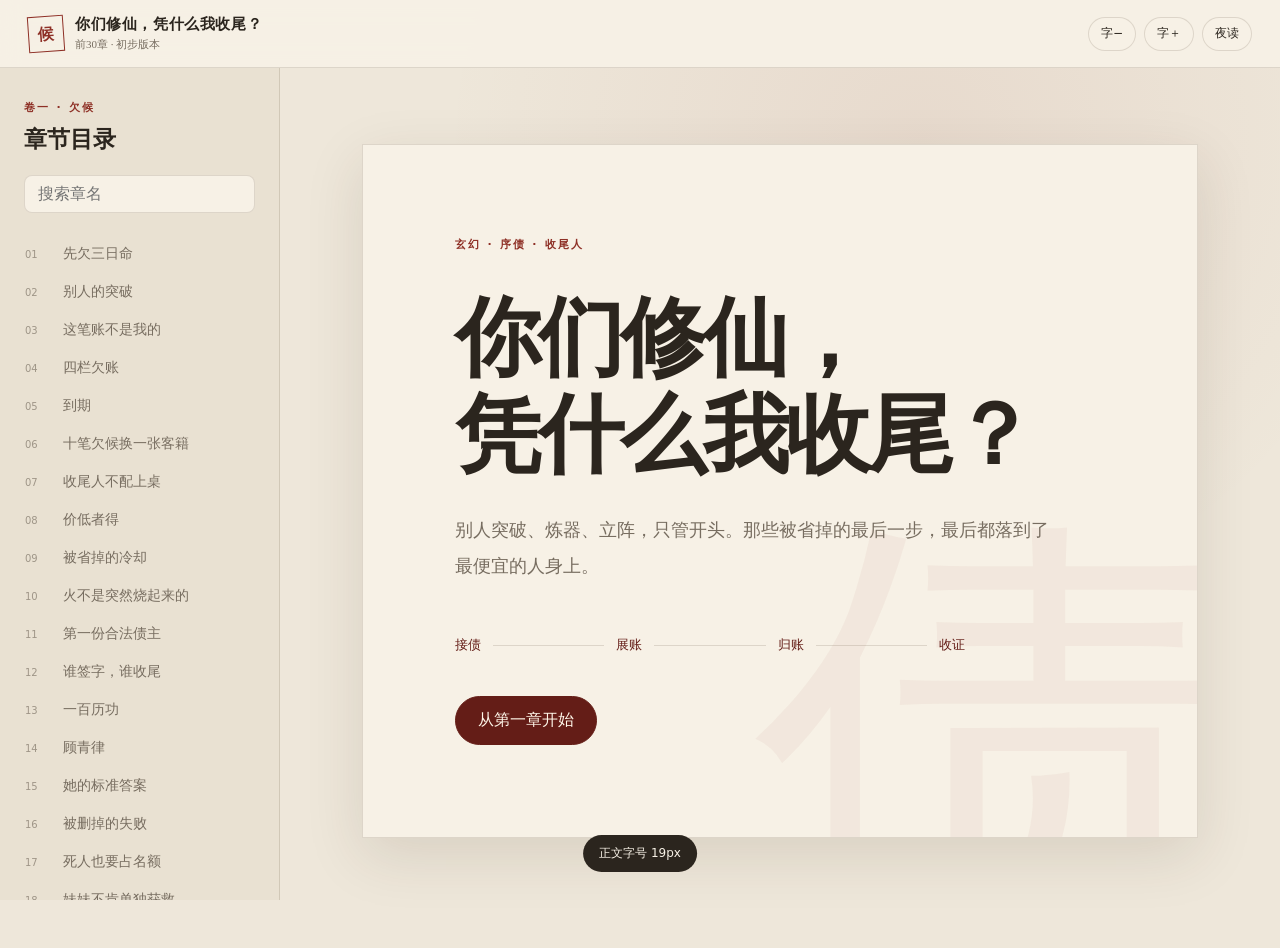
==== index.html @ 63351fe8 "Publish novel reader" ====
<!doctype html>
<html lang="zh-CN" data-theme="paper">
  <head>
    <meta charset="UTF-8" />
    <meta name="viewport" content="width=device-width, initial-scale=1.0" />
    <meta name="description" content="《你们修仙，凭什么我收尾？》前30章初步版本在线阅读。" />
    <meta name="theme-color" content="#17130f" />
    <title>你们修仙，凭什么我收尾？｜前30章</title>
    <link rel="stylesheet" href="./styles.css" />
  </head>
  <body>
    <div class="top-progress" aria-hidden="true"><span id="readProgress"></span></div>

    <header class="topbar">
      <button class="icon-button mobile-only" id="menuButton" type="button" aria-label="打开目录" aria-expanded="false">目录</button>
      <a class="brand" href="#chapter-001" aria-label="返回第一章">
        <span class="brand-mark">候</span>
        <span>
          <strong>你们修仙，凭什么我收尾？</strong>
          <small>前30章 · 初步版本</small>
        </span>
      </a>
      <div class="toolbar" aria-label="阅读设置">
        <button class="icon-button" id="fontDown" type="button" aria-label="减小字号">字−</button>
        <button class="icon-button" id="fontUp" type="button" aria-label="增大字号">字＋</button>
        <button class="icon-button" id="themeButton" type="button" aria-label="切换阅读主题">夜读</button>
      </div>
    </header>

    <div class="layout">
      <aside class="sidebar" id="sidebar" aria-label="章节目录">
        <div class="sidebar-head">
          <p class="eyebrow">卷一 · 欠候</p>
          <h2>章节目录</h2>
          <label class="search-box">
            <span class="sr-only">搜索章节</span>
            <input id="chapterSearch" type="search" placeholder="搜索章名" autocomplete="off" />
          </label>
        </div>
        <nav id="chapterList"></nav>
        <div class="sidebar-note">
          <span>草稿说明</span>
          <p>这是前30章初步版本。书名、设定与文字仍可能继续调整。</p>
        </div>
      </aside>

      <button class="overlay" id="overlay" type="button" aria-label="关闭目录"></button>

      <main class="reader" id="reader">
        <section class="hero" id="hero">
          <p class="eyebrow">玄幻 · 序债 · 收尾人</p>
          <h1>你们修仙，<br />凭什么我收尾？</h1>
          <p class="lede">别人突破、炼器、立阵，只管开头。那些被省掉的最后一步，最后都落到了最便宜的人身上。</p>
          <div class="premise">
            <span>接债</span><i></i><span>展账</span><i></i><span>归账</span><i></i><span>收证</span>
          </div>
          <button class="start-button" id="startReading" type="button">从第一章开始</button>
        </section>

        <article class="chapter" id="chapter" hidden>
          <header class="chapter-head">
            <p class="chapter-kicker" id="chapterKicker"></p>
            <h1 id="chapterTitle"></h1>
            <div class="chapter-meta">
              <span id="chapterCount"></span>
              <span>初步版本</span>
            </div>
          </header>
          <div class="chapter-body" id="chapterBody"></div>
          <footer class="chapter-footer">
            <button id="prevChapter" type="button">← 上一章</button>
            <button id="backToTop" type="button">回到章首</button>
            <button id="nextChapter" type="button">下一章 →</button>
          </footer>
          <div class="end-mark" aria-hidden="true">未完待续</div>
        </article>
      </main>
    </div>

    <div class="toast" id="toast" role="status" aria-live="polite"></div>
    <script type="module" src="./app.js"></script>
  </body>
</html>
---- styles.css ----
:root {
  --reader-size: 19px;
  --bg: #eee7da;
  --paper: #f7f1e6;
  --paper-deep: #e8dfcf;
  --ink: #2b251e;
  --muted: #776d60;
  --line: rgba(74, 56, 37, 0.15);
  --accent: #8e3026;
  --accent-strong: #641d17;
  --shadow: 0 18px 55px rgba(57, 41, 23, 0.12);
  color-scheme: light;
}

[data-theme="night"] {
  --bg: #12100e;
  --paper: #191613;
  --paper-deep: #211c18;
  --ink: #ddd3c3;
  --muted: #998f81;
  --line: rgba(235, 220, 196, 0.11);
  --accent: #c65c4e;
  --accent-strong: #e68172;
  --shadow: 0 18px 55px rgba(0, 0, 0, 0.4);
  color-scheme: dark;
}

* { box-sizing: border-box; }

html { scroll-behavior: smooth; }

body {
  margin: 0;
  min-width: 320px;
  background:
    radial-gradient(circle at 72% 15%, rgba(142, 48, 38, 0.07), transparent 30rem),
    var(--bg);
  color: var(--ink);
  font-family: "Songti SC", "STSong", "Noto Serif SC", Georgia, serif;
  transition: background-color 180ms ease, color 180ms ease;
}

button, input { font: inherit; }
button { color: inherit; }

.sr-only {
  position: absolute;
  width: 1px;
  height: 1px;
  padding: 0;
  margin: -1px;
  overflow: hidden;
  clip: rect(0, 0, 0, 0);
  white-space: nowrap;
  border: 0;
}

.top-progress {
  position: fixed;
  inset: 0 0 auto;
  height: 3px;
  z-index: 100;
  background: transparent;
}

.top-progress span {
  display: block;
  width: 0;
  height: 100%;
  background: var(--accent);
  transition: width 80ms linear;
}

.topbar {
  position: sticky;
  top: 0;
  z-index: 40;
  height: 68px;
  display: flex;
  align-items: center;
  justify-content: space-between;
  gap: 20px;
  padding: 0 28px;
  background: color-mix(in srgb, var(--paper) 92%, transparent);
  border-bottom: 1px solid var(--line);
  backdrop-filter: blur(14px);
}

.brand {
  min-width: 0;
  display: flex;
  align-items: center;
  gap: 11px;
  color: var(--ink);
  text-decoration: none;
}

.brand-mark {
  width: 36px;
  height: 36px;
  display: grid;
  place-items: center;
  flex: 0 0 auto;
  border: 1px solid var(--accent);
  color: var(--accent);
  font-weight: 700;
  transform: rotate(-4deg);
}

.brand strong,
.brand small { display: block; }
.brand strong { font-size: 15px; letter-spacing: 0.04em; }
.brand small { margin-top: 3px; color: var(--muted); font-size: 11px; }

.toolbar { display: flex; gap: 8px; }

.icon-button,
.chapter-footer button,
.start-button {
  border: 1px solid var(--line);
  background: var(--paper);
  border-radius: 999px;
  cursor: pointer;
  transition: border-color 150ms ease, color 150ms ease, transform 150ms ease;
}

.icon-button {
  min-width: 48px;
  height: 34px;
  padding: 0 12px;
  font-family: system-ui, sans-serif;
  font-size: 12px;
}

.icon-button:hover,
.chapter-footer button:hover:not(:disabled),
.start-button:hover {
  color: var(--accent-strong);
  border-color: var(--accent);
  transform: translateY(-1px);
}

.layout {
  min-height: calc(100vh - 68px);
  display: grid;
  grid-template-columns: 280px minmax(0, 1fr);
}

.sidebar {
  position: sticky;
  top: 68px;
  height: calc(100vh - 68px);
  overflow: auto;
  padding: 32px 24px 40px;
  background: color-mix(in srgb, var(--paper-deep) 72%, transparent);
  border-right: 1px solid var(--line);
}

.eyebrow {
  margin: 0 0 9px;
  color: var(--accent);
  font-family: system-ui, sans-serif;
  font-size: 11px;
  font-weight: 700;
  letter-spacing: 0.2em;
  text-transform: uppercase;
}

.sidebar h2 { margin: 0 0 20px; font-size: 23px; font-weight: 600; }

.search-box input {
  width: 100%;
  height: 38px;
  padding: 0 13px;
  color: var(--ink);
  background: var(--paper);
  border: 1px solid var(--line);
  border-radius: 8px;
  outline: none;
}

.search-box input:focus { border-color: var(--accent); }

#chapterList { margin: 22px -8px 0; }

#chapterList a {
  display: grid;
  grid-template-columns: 34px minmax(0, 1fr);
  align-items: baseline;
  gap: 4px;
  padding: 10px 9px;
  border-radius: 7px;
  color: var(--muted);
  text-decoration: none;
}

#chapterList a:hover { color: var(--ink); background: color-mix(in srgb, var(--paper) 75%, transparent); }
#chapterList a.active { color: var(--accent-strong); background: var(--paper); }
#chapterList span { font-family: system-ui, sans-serif; font-size: 10px; opacity: 0.65; }
#chapterList strong { overflow: hidden; font-size: 14px; font-weight: 500; text-overflow: ellipsis; white-space: nowrap; }

.sidebar-note {
  margin-top: 30px;
  padding-top: 18px;
  border-top: 1px solid var(--line);
  color: var(--muted);
  font-size: 12px;
  line-height: 1.7;
}

.sidebar-note span { color: var(--ink); font-weight: 700; }
.sidebar-note p { margin: 7px 0 0; }

.reader {
  width: 100%;
  max-width: 980px;
  min-height: calc(100vh - 68px);
  margin: 0 auto;
  padding: 76px 72px 110px;
}

.hero {
  position: relative;
  min-height: 620px;
  padding: clamp(36px, 8vw, 92px);
  overflow: hidden;
  background: var(--paper);
  border: 1px solid var(--line);
  box-shadow: var(--shadow);
}

.hero::after {
  content: "债";
  position: absolute;
  right: -0.08em;
  bottom: -0.31em;
  color: var(--accent);
  font-size: clamp(250px, 40vw, 480px);
  line-height: 1;
  opacity: 0.045;
  pointer-events: none;
}

.hero h1 {
  position: relative;
  z-index: 1;
  max-width: 720px;
  margin: 38px 0 28px;
  font-size: clamp(46px, 7vw, 86px);
  font-weight: 650;
  line-height: 1.13;
  letter-spacing: -0.04em;
}

.lede {
  position: relative;
  z-index: 1;
  max-width: 600px;
  margin: 0;
  color: var(--muted);
  font-size: 18px;
  line-height: 2;
}

.premise {
  position: relative;
  z-index: 1;
  display: flex;
  align-items: center;
  max-width: 510px;
  margin-top: 52px;
  color: var(--accent-strong);
  font-size: 13px;
}

.premise i { height: 1px; flex: 1; margin: 0 12px; background: var(--line); }

.start-button {
  position: relative;
  z-index: 1;
  margin-top: 42px;
  padding: 13px 22px;
  color: #fff7ea;
  background: var(--accent-strong);
  border-color: var(--accent-strong);
}

.chapter { max-width: 720px; margin: 0 auto; }

.chapter-head {
  margin-bottom: 58px;
  padding-bottom: 28px;
  border-bottom: 1px solid var(--line);
}

.chapter-kicker {
  margin: 0 0 14px;
  color: var(--accent);
  font-family: system-ui, sans-serif;
  font-size: 11px;
  font-weight: 700;
  letter-spacing: 0.18em;
}

.chapter-head h1 { margin: 0; font-size: clamp(34px, 6vw, 55px); font-weight: 600; line-height: 1.25; }

.chapter-meta {
  display: flex;
  gap: 12px;
  margin-top: 18px;
  color: var(--muted);
  font-family: system-ui, sans-serif;
  font-size: 11px;
}

.chapter-meta span + span::before { content: "·"; margin-right: 12px; }

.chapter-body {
  font-size: var(--reader-size);
  line-height: 2.08;
  letter-spacing: 0.045em;
}

.chapter-body p { margin: 0 0 1.36em; text-align: justify; }

.chapter-body p:first-child::first-letter {
  float: left;
  margin: 0.08em 0.16em 0 0;
  color: var(--accent-strong);
  font-size: 3.2em;
  line-height: 0.85;
}

.chapter-footer {
  display: grid;
  grid-template-columns: 1fr auto 1fr;
  gap: 10px;
  margin-top: 70px;
  padding-top: 25px;
  border-top: 1px solid var(--line);
}

.chapter-footer button { min-height: 42px; padding: 0 16px; }
.chapter-footer button:last-child { justify-self: stretch; }
.chapter-footer button:disabled { cursor: not-allowed; opacity: 0.35; }

.end-mark {
  margin-top: 70px;
  color: var(--muted);
  text-align: center;
  font-size: 12px;
  letter-spacing: 0.4em;
}

.overlay { display: none; }
.mobile-only { display: none; }

.toast {
  position: fixed;
  left: 50%;
  bottom: 28px;
  z-index: 80;
  padding: 10px 16px;
  color: var(--paper);
  background: var(--ink);
  border-radius: 999px;
  font-family: system-ui, sans-serif;
  font-size: 12px;
  opacity: 0;
  pointer-events: none;
  transform: translate(-50%, 12px);
  transition: opacity 160ms ease, transform 160ms ease;
}

.toast.show { opacity: 1; transform: translate(-50%, 0); }
.error { color: var(--accent-strong); font-size: 18px; }

@media (max-width: 820px) {
  .topbar { height: 60px; padding: 0 14px; gap: 10px; }
  .brand-mark { display: none; }
  .brand strong { max-width: 40vw; overflow: hidden; text-overflow: ellipsis; white-space: nowrap; }
  .brand small { display: none; }
  .toolbar { gap: 4px; }
  .icon-button { min-width: 43px; height: 32px; padding: 0 9px; }
  .mobile-only { display: inline-block; }
  .layout { display: block; }
  .sidebar {
    position: fixed;
    inset: 60px auto 0 0;
    z-index: 60;
    width: min(86vw, 330px);
    height: auto;
    transform: translateX(-103%);
    transition: transform 220ms ease;
  }
  .menu-open .sidebar { transform: translateX(0); }
  .overlay {
    position: fixed;
    inset: 60px 0 0;
    z-index: 50;
    width: 100%;
    height: calc(100vh - 60px);
    padding: 0;
    background: rgba(0, 0, 0, 0.42);
    border: 0;
    opacity: 0;
    pointer-events: none;
    transition: opacity 220ms ease;
  }
  .menu-open .overlay { display: block; opacity: 1; pointer-events: auto; }
  .reader { padding: 28px 22px 76px; }
  .hero { min-height: calc(100vh - 116px); padding: 38px 28px; }
  .hero h1 { margin-top: 26px; }
  .premise { margin-top: 38px; }
  .chapter { max-width: 660px; }
  .chapter-head { margin-bottom: 42px; }
  .chapter-body { line-height: 2; letter-spacing: 0.025em; }
  .chapter-body p { text-align: left; }
  .chapter-footer { grid-template-columns: 1fr 1fr; }
  .chapter-footer #backToTop { display: none; }
}

@media (prefers-reduced-motion: reduce) {
  *, *::before, *::after { scroll-behavior: auto !important; transition: none !important; }
}
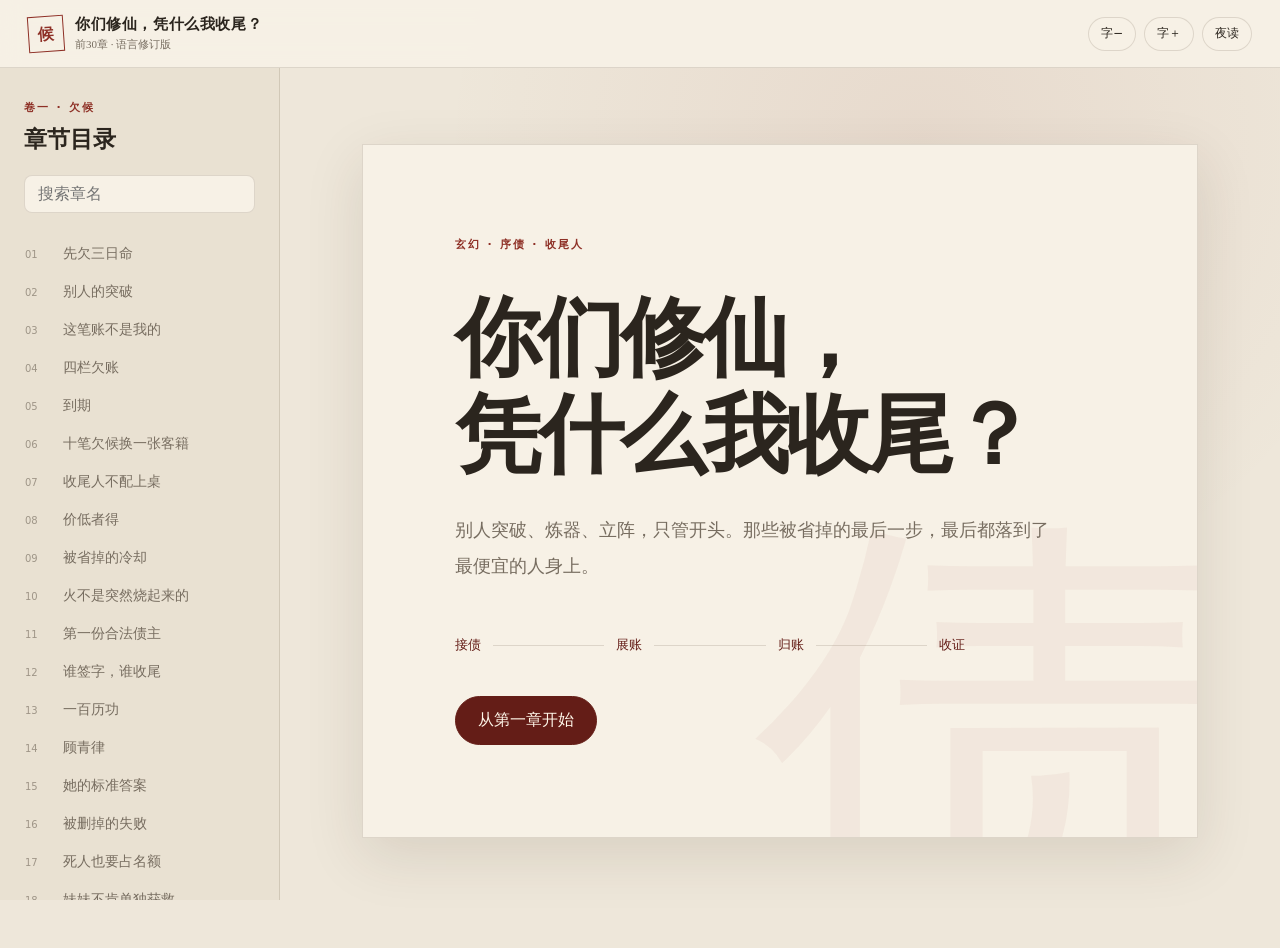
==== commit d4926ce8: "Revise prose across first 30 chapters" ====
--- a/index.html
+++ b/index.html
@@ -3,7 +3,7 @@
   <head>
     <meta charset="UTF-8" />
     <meta name="viewport" content="width=device-width, initial-scale=1.0" />
-    <meta name="description" content="《你们修仙，凭什么我收尾？》前30章初步版本在线阅读。" />
+    <meta name="description" content="《你们修仙，凭什么我收尾？》前30章语言修订版在线阅读。" />
     <meta name="theme-color" content="#17130f" />
     <title>你们修仙，凭什么我收尾？｜前30章</title>
     <link rel="stylesheet" href="./styles.css" />
@@ -17,7 +17,7 @@
         <span class="brand-mark">候</span>
         <span>
           <strong>你们修仙，凭什么我收尾？</strong>
-          <small>前30章 · 初步版本</small>
+          <small>前30章 · 语言修订版</small>
         </span>
       </a>
       <div class="toolbar" aria-label="阅读设置">
@@ -40,7 +40,7 @@
         <nav id="chapterList"></nav>
         <div class="sidebar-note">
           <span>草稿说明</span>
-          <p>这是前30章初步版本。书名、设定与文字仍可能继续调整。</p>
+          <p>这是前30章语言修订版。剧情结构仍是候选稿，正文已完成第一轮去书面腔、人物对白分声与叙述节奏重写。</p>
         </div>
       </aside>
 
@@ -63,7 +63,7 @@
             <h1 id="chapterTitle"></h1>
             <div class="chapter-meta">
               <span id="chapterCount"></span>
-              <span>初步版本</span>
+              <span>语言修订版</span>
             </div>
           </header>
           <div class="chapter-body" id="chapterBody"></div>
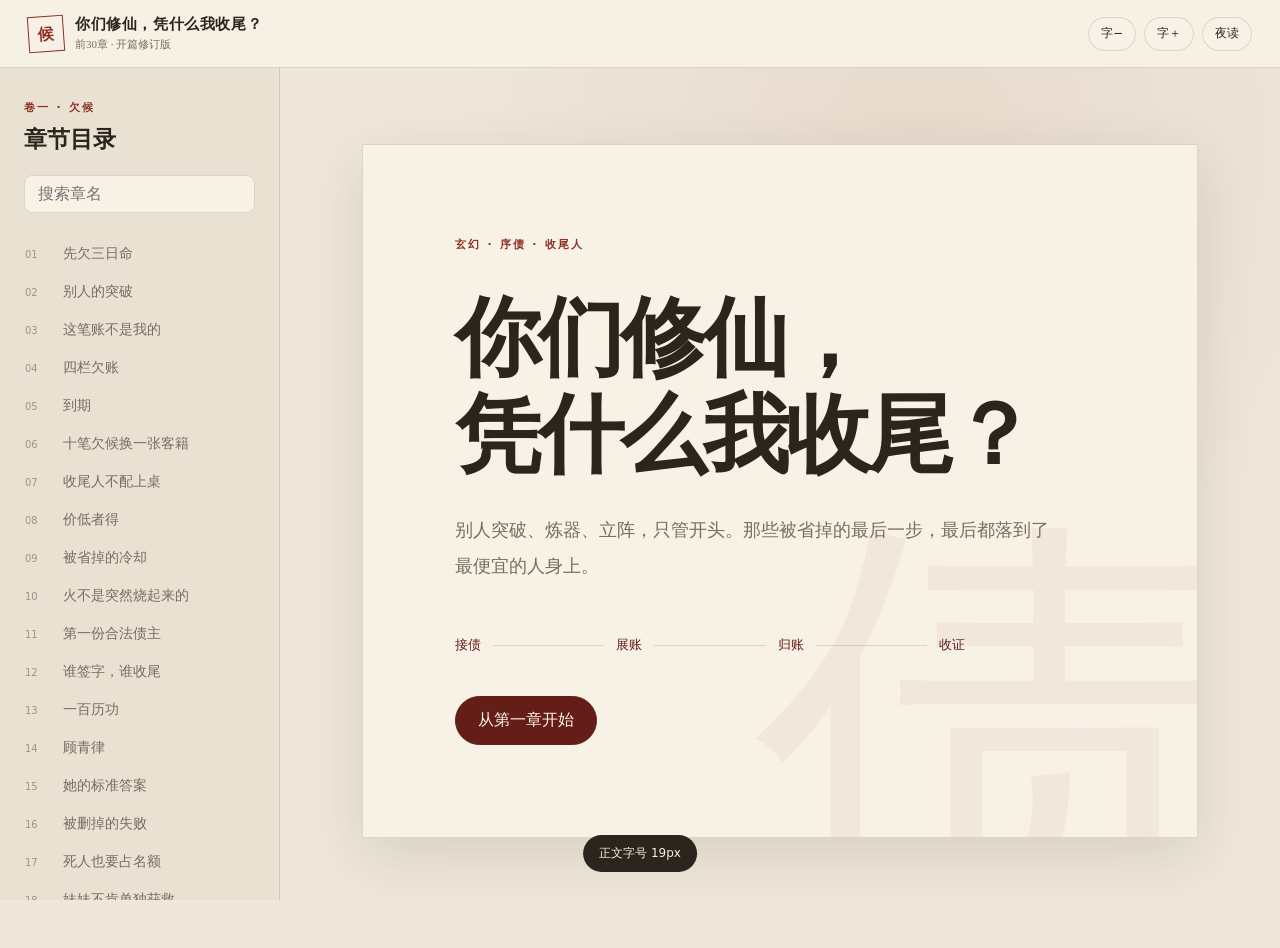
==== commit 74ed2964: "Clarify opening chapters and reader premise" ====
--- a/index.html
+++ b/index.html
@@ -3,7 +3,7 @@
   <head>
     <meta charset="UTF-8" />
     <meta name="viewport" content="width=device-width, initial-scale=1.0" />
-    <meta name="description" content="《你们修仙，凭什么我收尾？》前30章语言修订版在线阅读。" />
+    <meta name="description" content="《你们修仙，凭什么我收尾？》前30章开篇易读性修订版在线阅读。" />
     <meta name="theme-color" content="#17130f" />
     <title>你们修仙，凭什么我收尾？｜前30章</title>
     <link rel="stylesheet" href="./styles.css" />
@@ -17,7 +17,7 @@
         <span class="brand-mark">候</span>
         <span>
           <strong>你们修仙，凭什么我收尾？</strong>
-          <small>前30章 · 语言修订版</small>
+          <small>前30章 · 开篇修订版</small>
         </span>
       </a>
       <div class="toolbar" aria-label="阅读设置">
@@ -40,7 +40,7 @@
         <nav id="chapterList"></nav>
         <div class="sidebar-note">
           <span>草稿说明</span>
-          <p>这是前30章语言修订版。剧情结构仍是候选稿，正文已完成第一轮去书面腔、人物对白分声与叙述节奏重写。</p>
+          <p>这是前30章开篇易读性修订版：先让人看清岑照为什么接这份活、冲关现场出了什么岔子，再跟着他一步步把账查明白。剧情结构仍是候选稿。</p>
         </div>
       </aside>
 
@@ -63,7 +63,7 @@
             <h1 id="chapterTitle"></h1>
             <div class="chapter-meta">
               <span id="chapterCount"></span>
-              <span>语言修订版</span>
+              <span>开篇修订版</span>
             </div>
           </header>
           <div class="chapter-body" id="chapterBody"></div>
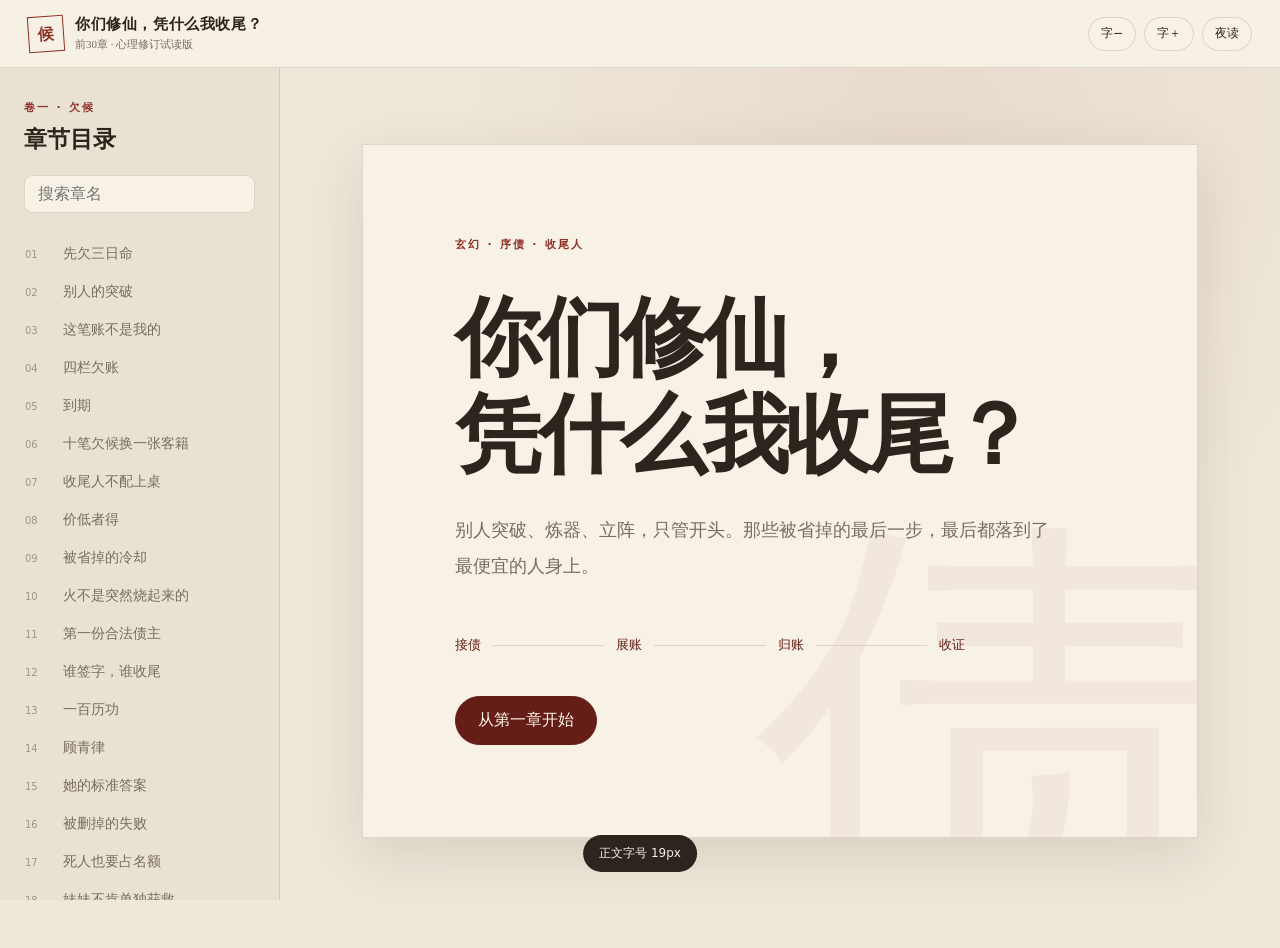
==== commit 06125725: "Add character psychology to novel preview" ====
--- a/index.html
+++ b/index.html
@@ -3,7 +3,7 @@
   <head>
     <meta charset="UTF-8" />
     <meta name="viewport" content="width=device-width, initial-scale=1.0" />
-    <meta name="description" content="《你们修仙，凭什么我收尾？》前30章开篇易读性修订版在线阅读。" />
+    <meta name="description" content="《你们修仙，凭什么我收尾？》前30章人物心理修订试读版在线阅读。" />
     <meta name="theme-color" content="#17130f" />
     <title>你们修仙，凭什么我收尾？｜前30章</title>
     <link rel="stylesheet" href="./styles.css" />
@@ -17,7 +17,7 @@
         <span class="brand-mark">候</span>
         <span>
           <strong>你们修仙，凭什么我收尾？</strong>
-          <small>前30章 · 开篇修订版</small>
+          <small>前30章 · 心理修订试读版</small>
         </span>
       </a>
       <div class="toolbar" aria-label="阅读设置">
@@ -40,7 +40,7 @@
         <nav id="chapterList"></nav>
         <div class="sidebar-note">
           <span>草稿说明</span>
-          <p>这是前30章开篇易读性修订版：先让人看清岑照为什么接这份活、冲关现场出了什么岔子，再跟着他一步步把账查明白。剧情结构仍是候选稿。</p>
+          <p>本轮重点补写关键选择背后的犹豫、害怕与不肯承认的私心，让人物不只是在推动情节。仍是候选稿，后续章节待继续逐章检查。</p>
         </div>
       </aside>
 
@@ -63,7 +63,7 @@
             <h1 id="chapterTitle"></h1>
             <div class="chapter-meta">
               <span id="chapterCount"></span>
-              <span>开篇修订版</span>
+              <span>心理修订试读版</span>
             </div>
           </header>
           <div class="chapter-body" id="chapterBody"></div>
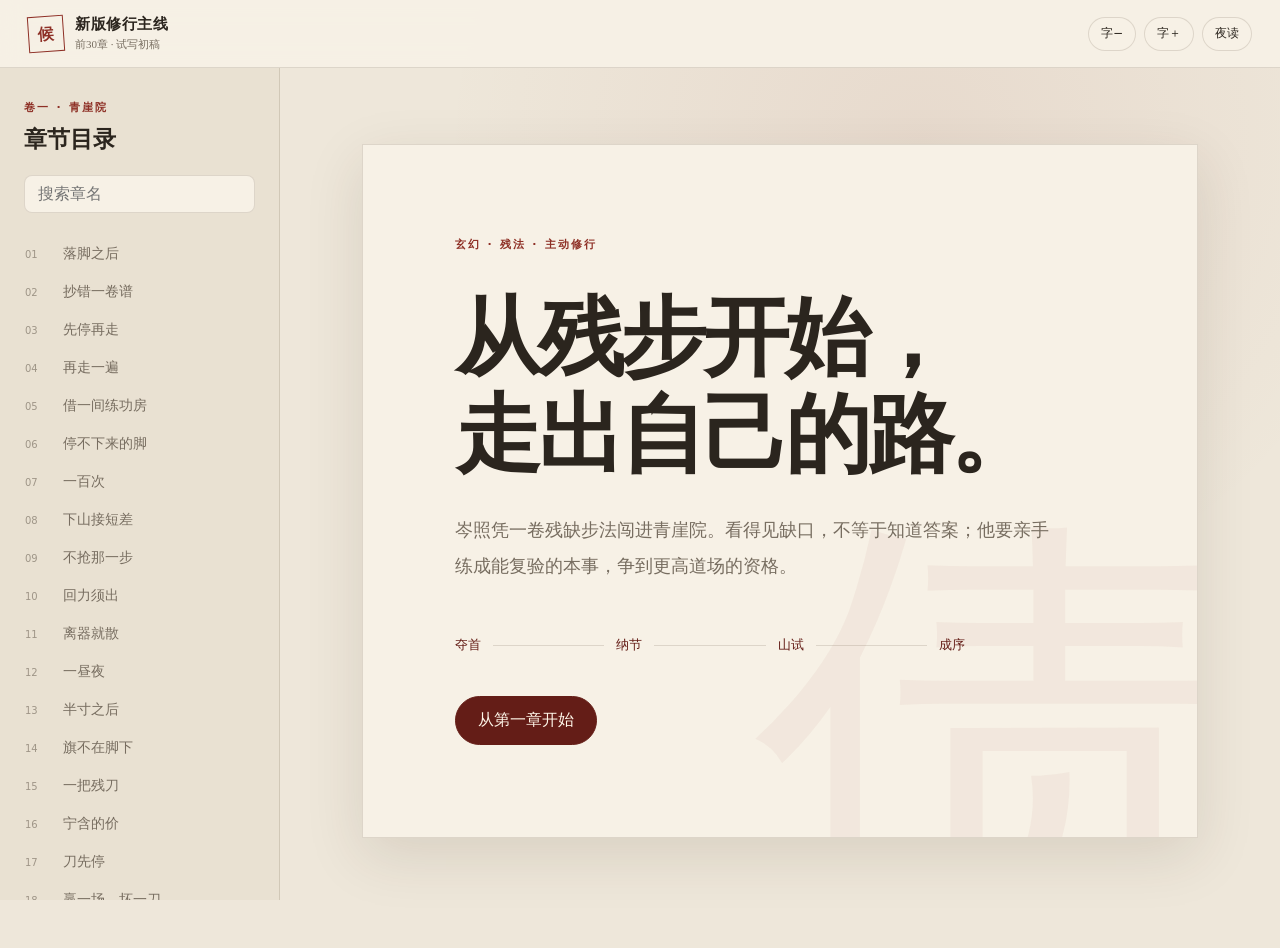
==== commit f94e4d7e: "Publish new cultivation draft chapters 1-30" ====
--- a/index.html
+++ b/index.html
@@ -3,9 +3,9 @@
   <head>
     <meta charset="UTF-8" />
     <meta name="viewport" content="width=device-width, initial-scale=1.0" />
-    <meta name="description" content="《你们修仙，凭什么我收尾？》前30章人物心理修订试读版在线阅读。" />
+    <meta name="description" content="岑照主动修行、补全残法的新版小说前30章试写初稿，在线阅读。" />
     <meta name="theme-color" content="#17130f" />
-    <title>你们修仙，凭什么我收尾？｜前30章</title>
+    <title>新版修行主线｜前30章试写初稿</title>
     <link rel="stylesheet" href="./styles.css" />
   </head>
   <body>
@@ -16,8 +16,8 @@
       <a class="brand" href="#chapter-001" aria-label="返回第一章">
         <span class="brand-mark">候</span>
         <span>
-          <strong>你们修仙，凭什么我收尾？</strong>
-          <small>前30章 · 心理修订试读版</small>
+          <strong>新版修行主线</strong>
+          <small>前30章 · 试写初稿</small>
         </span>
       </a>
       <div class="toolbar" aria-label="阅读设置">
@@ -30,7 +30,7 @@
     <div class="layout">
       <aside class="sidebar" id="sidebar" aria-label="章节目录">
         <div class="sidebar-head">
-          <p class="eyebrow">卷一 · 欠候</p>
+          <p class="eyebrow">卷一 · 青崖院</p>
           <h2>章节目录</h2>
           <label class="search-box">
             <span class="sr-only">搜索章节</span>
@@ -40,7 +40,7 @@
         <nav id="chapterList"></nav>
         <div class="sidebar-note">
           <span>草稿说明</span>
-          <p>本轮重点补写关键选择背后的犹豫、害怕与不肯承认的私心，让人物不只是在推动情节。仍是候选稿，后续章节待继续逐章检查。</p>
+          <p>这是新版前30章试写初稿，供读者审核。书名和正文仍可能根据反馈调整。</p>
         </div>
       </aside>
 
@@ -48,11 +48,11 @@
 
       <main class="reader" id="reader">
         <section class="hero" id="hero">
-          <p class="eyebrow">玄幻 · 序债 · 收尾人</p>
-          <h1>你们修仙，<br />凭什么我收尾？</h1>
-          <p class="lede">别人突破、炼器、立阵，只管开头。那些被省掉的最后一步，最后都落到了最便宜的人身上。</p>
+          <p class="eyebrow">玄幻 · 残法 · 主动修行</p>
+          <h1>从残步开始，<br />走出自己的路。</h1>
+          <p class="lede">岑照凭一卷残缺步法闯进青崖院。看得见缺口，不等于知道答案；他要亲手练成能复验的本事，争到更高道场的资格。</p>
           <div class="premise">
-            <span>接债</span><i></i><span>展账</span><i></i><span>归账</span><i></i><span>收证</span>
+            <span>夺首</span><i></i><span>纳节</span><i></i><span>山试</span><i></i><span>成序</span>
           </div>
           <button class="start-button" id="startReading" type="button">从第一章开始</button>
         </section>
@@ -63,7 +63,7 @@
             <h1 id="chapterTitle"></h1>
             <div class="chapter-meta">
               <span id="chapterCount"></span>
-              <span>心理修订试读版</span>
+              <span>试写初稿</span>
             </div>
           </header>
           <div class="chapter-body" id="chapterBody"></div>
@@ -78,6 +78,6 @@
     </div>
 
     <div class="toast" id="toast" role="status" aria-live="polite"></div>
-    <script type="module" src="./app.js"></script>
+    <script type="module" src="./app.js?v=20261028a"></script>
   </body>
 </html>
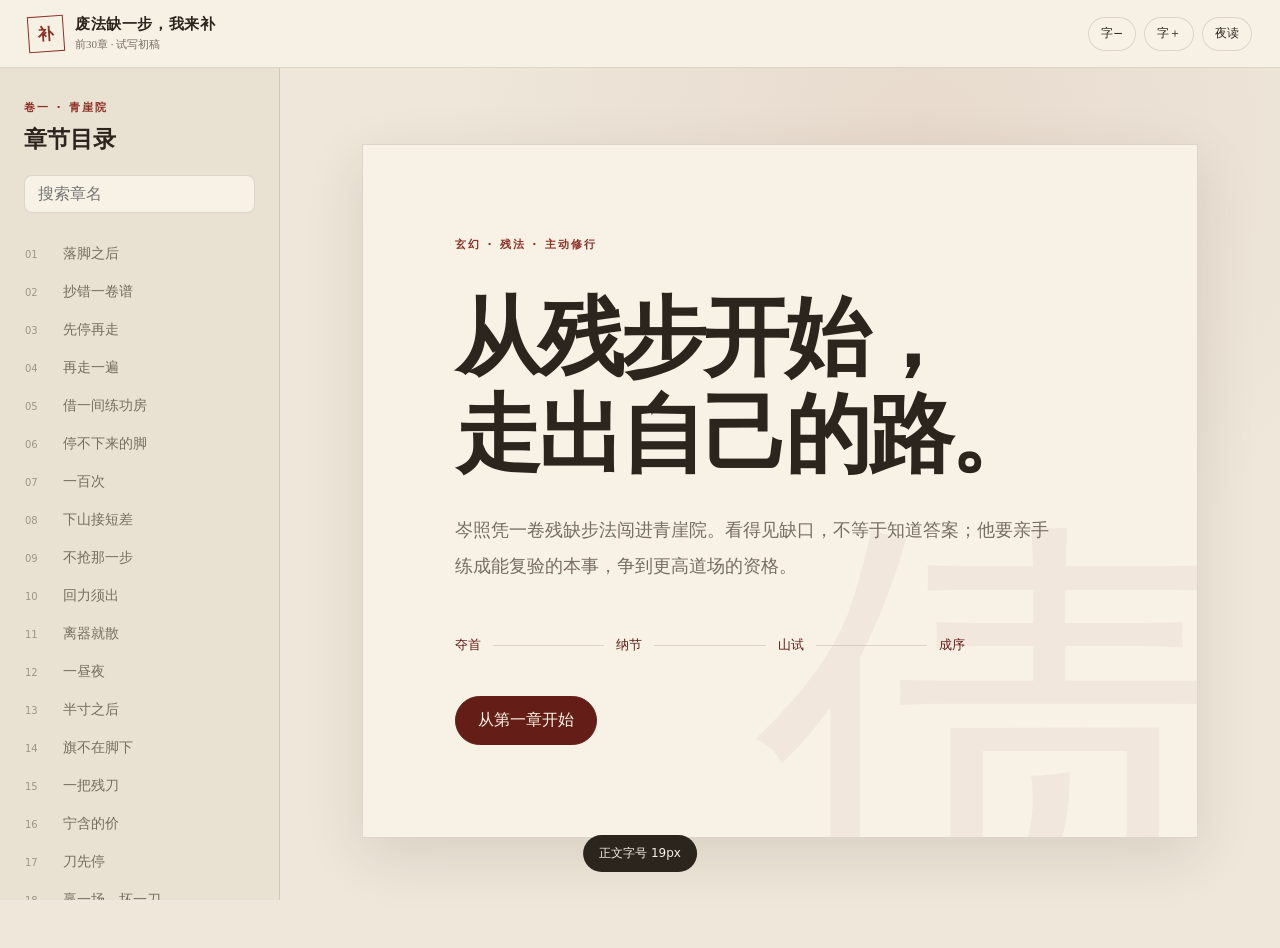
==== commit eb8a2d14: "Set public reader title for new draft" ====
--- a/index.html
+++ b/index.html
@@ -3,9 +3,9 @@
   <head>
     <meta charset="UTF-8" />
     <meta name="viewport" content="width=device-width, initial-scale=1.0" />
-    <meta name="description" content="岑照主动修行、补全残法的新版小说前30章试写初稿，在线阅读。" />
+    <meta name="description" content="《废法缺一步，我来补》前30章试写初稿。岑照亲手补全残法，争取更高道场的修行资格。" />
     <meta name="theme-color" content="#17130f" />
-    <title>新版修行主线｜前30章试写初稿</title>
+    <title>废法缺一步，我来补｜前30章试写初稿</title>
     <link rel="stylesheet" href="./styles.css" />
   </head>
   <body>
@@ -14,9 +14,9 @@
     <header class="topbar">
       <button class="icon-button mobile-only" id="menuButton" type="button" aria-label="打开目录" aria-expanded="false">目录</button>
       <a class="brand" href="#chapter-001" aria-label="返回第一章">
-        <span class="brand-mark">候</span>
+        <span class="brand-mark">补</span>
         <span>
-          <strong>新版修行主线</strong>
+          <strong>废法缺一步，我来补</strong>
           <small>前30章 · 试写初稿</small>
         </span>
       </a>
@@ -40,7 +40,7 @@
         <nav id="chapterList"></nav>
         <div class="sidebar-note">
           <span>草稿说明</span>
-          <p>这是新版前30章试写初稿，供读者审核。书名和正文仍可能根据反馈调整。</p>
+          <p>这是前30章试写初稿，供读者审核。书名暂定，正文也可根据反馈调整。</p>
         </div>
       </aside>
 
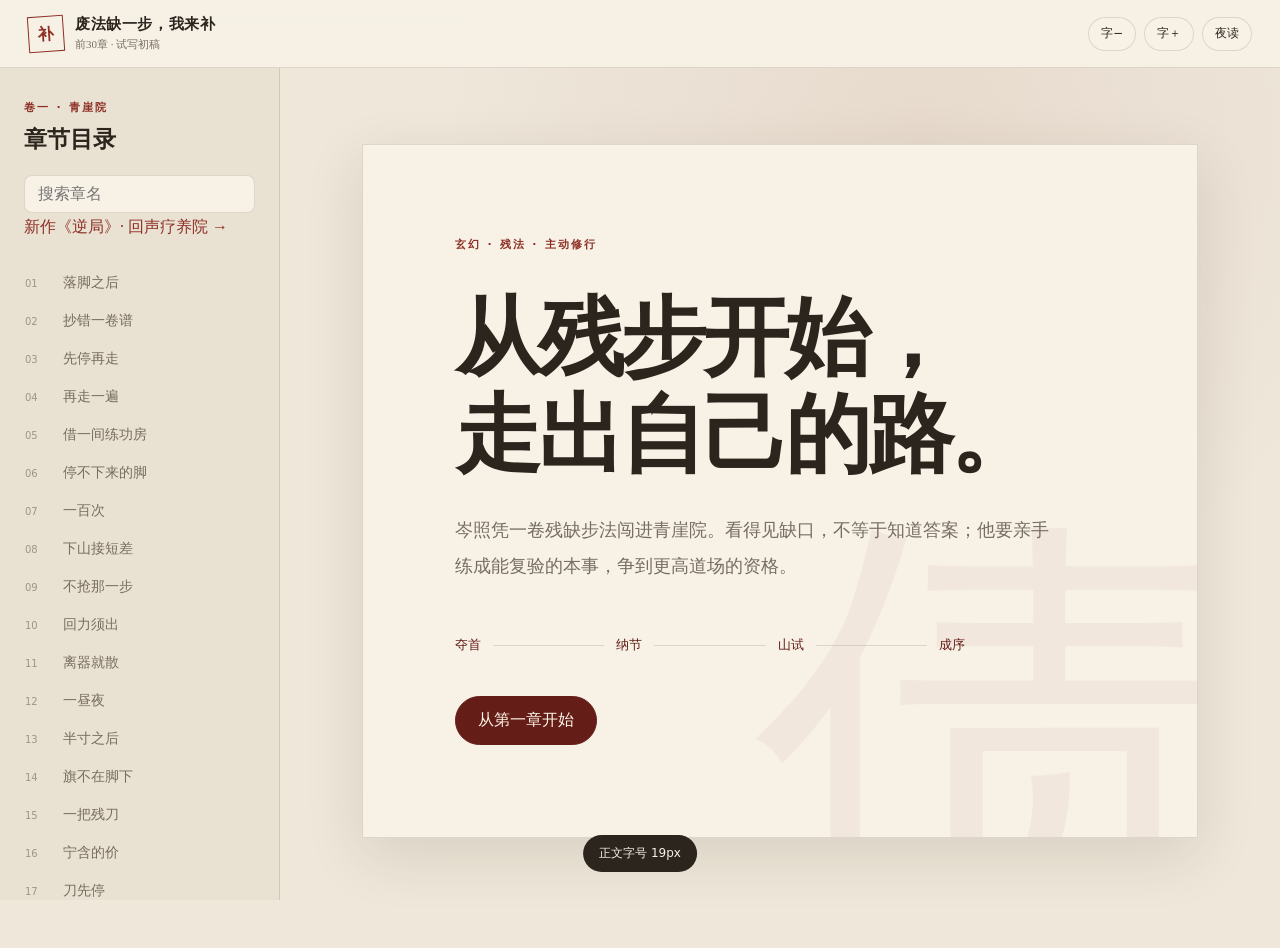
==== commit 6cc39c68: "Publish Niju Echo Sanatorium first scenario" ====
--- a/index.html
+++ b/index.html
@@ -37,6 +37,7 @@
             <input id="chapterSearch" type="search" placeholder="搜索章名" autocomplete="off" />
           </label>
         </div>
+        <a href="./niju/" style="display:block;margin:0 0 20px;color:var(--accent);text-decoration:none;line-height:1.8">新作《逆局》· 回声疗养院 →</a>
         <nav id="chapterList"></nav>
         <div class="sidebar-note">
           <span>草稿说明</span>
